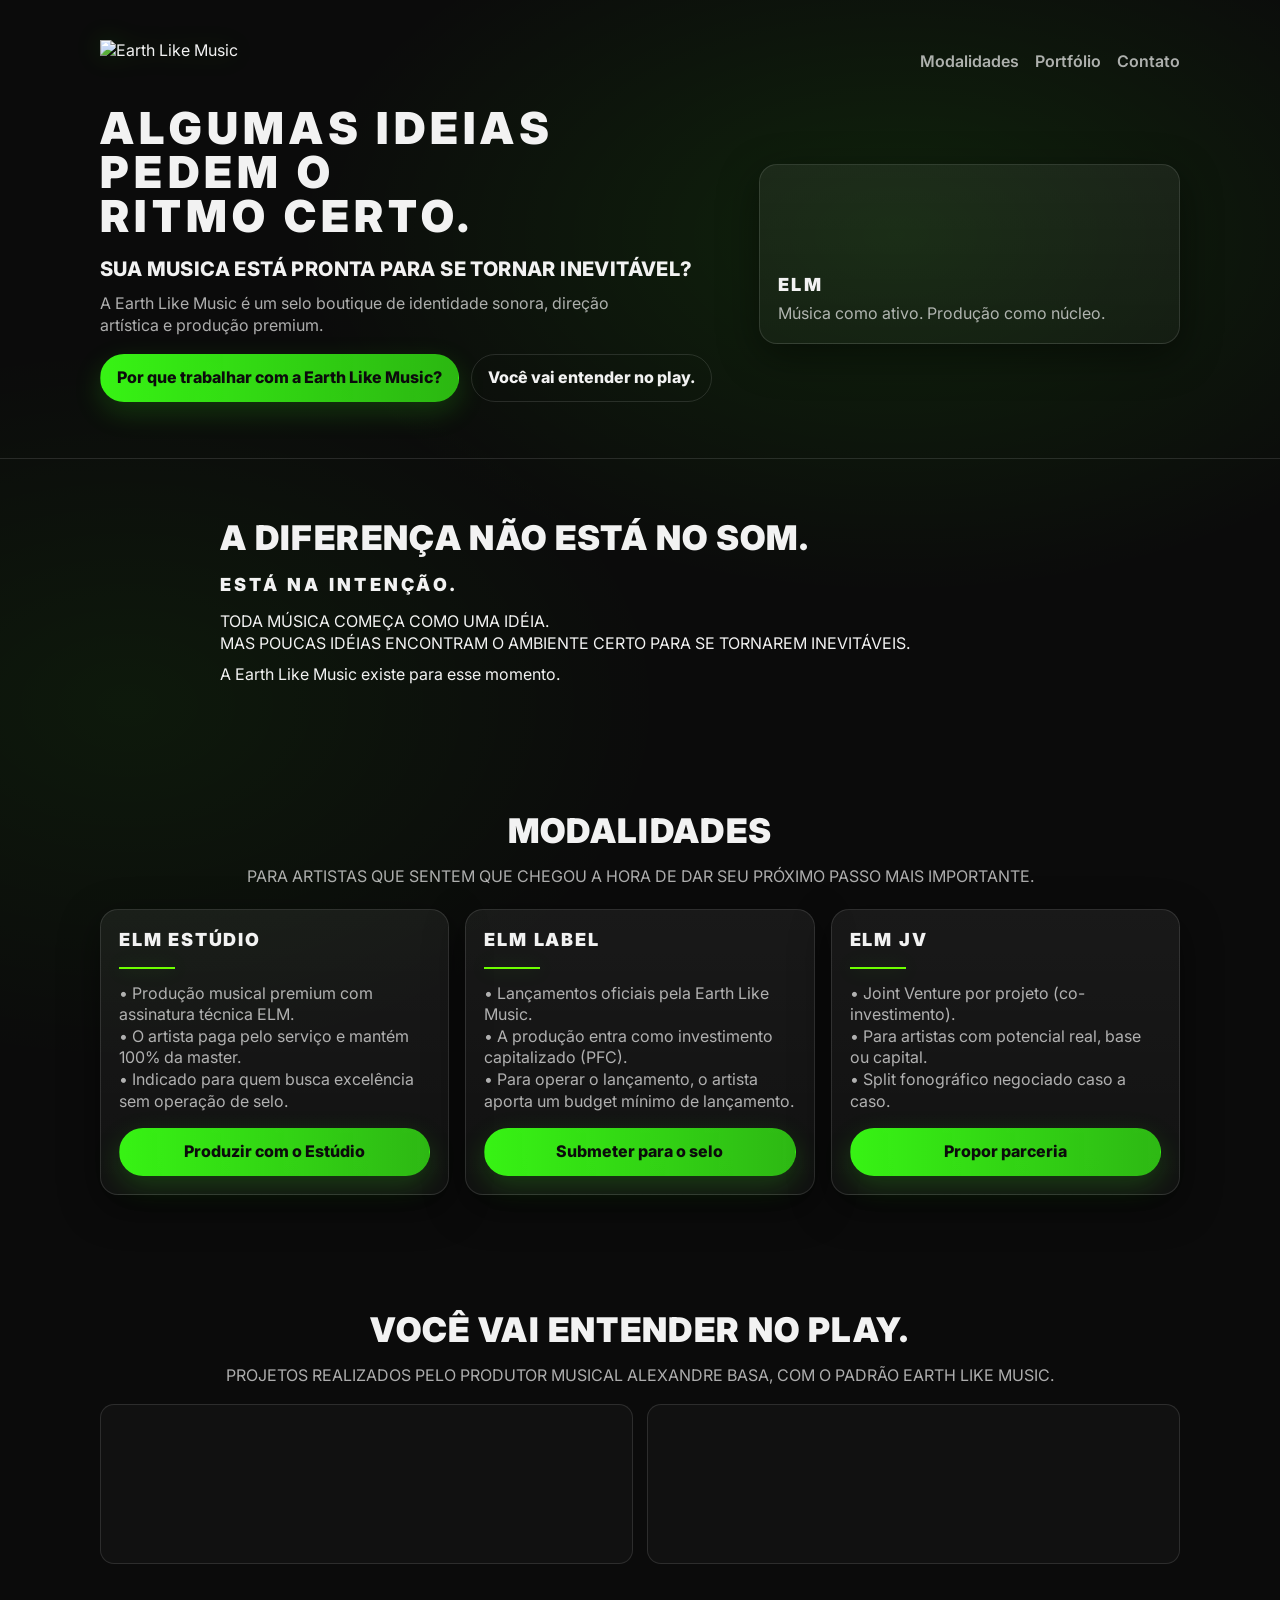
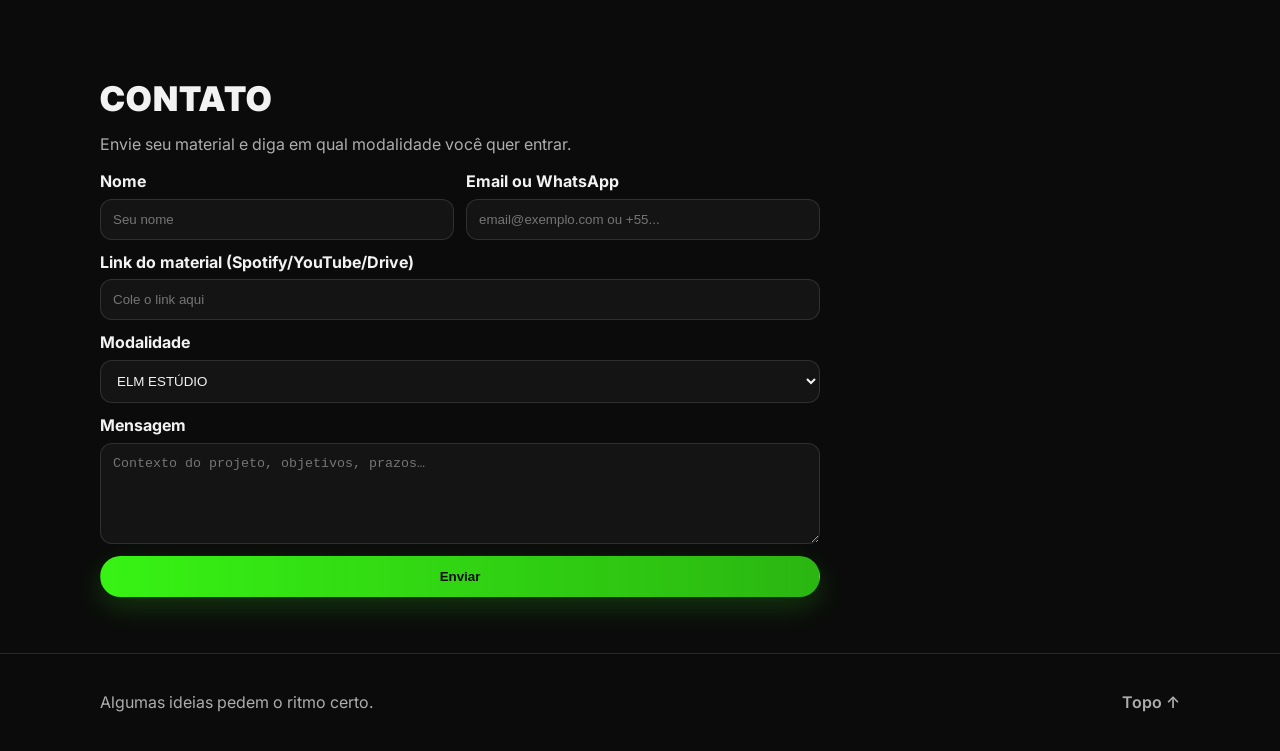
==== index.html @ 196da529 "reestructure" ====
<!doctype html>
<html lang="pt-BR">
<head>
  <meta charset="utf-8" />
  <meta name="viewport" content="width=device-width, initial-scale=1" />
  <title>Earth Like Music</title>
  <link rel="preconnect" href="https://fonts.googleapis.com">
  <link rel="preconnect" href="https://fonts.gstatic.com" crossorigin>
  <link href="https://fonts.googleapis.com/css2?family=Inter:wght@400;600;800;900&display=swap" rel="stylesheet">
  <link rel="stylesheet" href="css/styles.css" />
</head>

<body>
  <header class="hero" id="topo">
    <div class="container">
      <nav class="nav">
        <div class="brand">
          <!-- Substitua pelo logo -->
          <img class="logo" src="assets/elm_logo.png" alt="Earth Like Music" />
        </div>

        <div class="nav-actions">
          <a class="nav-link" href="#modalidades">Modalidades</a>
          <a class="nav-link" href="#portfolio">Portfólio</a>
          <a class="nav-link" href="#contato">Contato</a>
        </div>
      </nav>

      <div class="hero-grid">
        <div class="hero-copy">
          <p class="kicker">ALGUMAS IDEIAS</p>
          <p class="kicker">PEDEM O</p>
          <p class="kicker">RITMO CERTO.</p>

          <h1 class="hero-question">SUA MUSICA ESTÁ PRONTA PARA SE TORNAR INEVITÁVEL?</h1>
          <p class="hero-sub">
            A Earth Like Music é um selo boutique de identidade sonora, direção artística e produção premium.
          </p>

          <div class="cta-row">
            <a class="btn primary" href="#modalidades">Por que trabalhar com a Earth Like Music?</a>
            <a class="btn ghost" href="#portfolio">Você vai entender no play.</a>
          </div>
        </div>

        <div class="hero-media">
          <!-- Placeholder: imagem / textura -->
          <div class="media-card">
            <p class="media-title">ELM</p>
            <p class="media-sub">Música como ativo. Produção como núcleo.</p>
          </div>
        </div>
      </div>
    </div>
  </header>

  <main>
    <section class="section" id="elm">
      <div class="container narrow">
        <h2 class="h2">A DIFERENÇA NÃO ESTÁ NO SOM.</h2>
        <h3 class="h3">ESTÁ NA INTENÇÃO.</h3>
        <p class="p">
          TODA MÚSICA COMEÇA COMO UMA IDÉIA.<br>
          MAS POUCAS IDÉIAS ENCONTRAM O AMBIENTE CERTO PARA SE TORNAREM INEVITÁVEIS.
        </p>
        <p class="p">A Earth Like Music existe para esse momento.</p>
      </div>
    </section>

    <section class="section" id="modalidades">
      <div class="container">
        <h2 class="h2 center">MODALIDADES</h2>
        <p class="p center muted">PARA ARTISTAS QUE SENTEM QUE CHEGOU A HORA DE DAR SEU PRÓXIMO PASSO MAIS IMPORTANTE.</p>

        <div class="cards">
          <article class="card">
            <h4 class="card-title">ELM ESTÚDIO</h4>
            <div class="divider"></div>
            <p class="card-text">• Produção musical premium com assinatura técnica ELM.<br>
              • O artista paga pelo serviço e mantém 100% da master.<br>
              • Indicado para quem busca excelência sem operação de selo.</p>
            <a class="btn primary full" href="#contato" data-pref="ELM ESTÚDIO">Produzir com o Estúdio</a>
          </article>

          <article class="card">
            <h4 class="card-title">ELM LABEL</h4>
            <div class="divider"></div>
            <p class="card-text">• Lançamentos oficiais pela Earth Like Music.<br>
              • A produção entra como investimento capitalizado (PFC).<br>
              • Para operar o lançamento, o artista aporta um budget mínimo de lançamento.</p>
            <a class="btn primary full" href="#contato" data-pref="ELM LABEL">Submeter para o selo</a>
          </article>

          <article class="card">
            <h4 class="card-title">ELM JV</h4>
            <div class="divider"></div>
            <p class="card-text">• Joint Venture por projeto (co-investimento).<br>
              • Para artistas com potencial real, base ou capital.<br>
              • Split fonográfico negociado caso a caso.</p>
            <a class="btn primary full" href="#contato" data-pref="ELM JV">Propor parceria</a>
          </article>
        </div>
      </div>
    </section>

    <section class="section" id="portfolio">
      <div class="container">
        <h2 class="h2 center">VOCÊ VAI ENTENDER NO PLAY.</h2>
        <p class="p center muted">PROJETOS REALIZADOS PELO PRODUTOR MUSICAL ALEXANDRE BASA, COM O PADRÃO EARTH LIKE MUSIC.</p>

        <div class="embeds">
          <!-- Substitua pelos iframes reais -->
          <div class="embed">
            <iframe style="border-radius:12px" src="https://open.spotify.com/embed/track/5CD1tkgnVZrmPu5myIAzC2?utm_source=generator"
              width="100%" height="152" frameborder="0" allow="autoplay; clipboard-write; encrypted-media; fullscreen; picture-in-picture"
              loading="lazy"></iframe>
          </div>
          <div class="embed">
            <iframe style="border-radius:12px" src="https://open.spotify.com/embed/track/5CD1tkgnVZrmPu5myIAzC2?utm_source=generator"
              width="100%" height="152" frameborder="0" allow="autoplay; clipboard-write; encrypted-media; fullscreen; picture-in-picture"
              loading="lazy"></iframe>
          </div>
        </div>
      </div>
    </section>

    <section class="section" id="contato">
      <div class="container">
        <h2 class="h2">CONTATO</h2>
        <p class="p muted">Envie seu material e diga em qual modalidade você quer entrar.</p>

        <form class="form" action="mailto:suprabasa@gmail.com" method="post" enctype="text/plain">
          <div class="row">
            <label>Nome
              <input name="nome" required placeholder="Seu nome" />
            </label>
            <label>Email ou WhatsApp
              <input name="contato" required placeholder="email@exemplo.com ou +55..." />
            </label>
          </div>

          <label>Link do material (Spotify/YouTube/Drive)
            <input name="link" required placeholder="Cole o link aqui" />
          </label>

          <label>Modalidade
            <select name="modalidade" id="modalidade">
              <option>ELM ESTÚDIO</option>
              <option>ELM LABEL</option>
              <option>ELM JV</option>
            </select>
          </label>

          <label>Mensagem
            <textarea name="mensagem" rows="5" placeholder="Contexto do projeto, objetivos, prazos…"></textarea>
          </label>

          <button class="btn primary" type="submit">Enviar</button>
        </form>
      </div>
    </section>
  </main>

  <footer class="footer">
    <div class="container footer-row">
      <p class="muted">Algumas ideias pedem o ritmo certo.</p>
      <a class="nav-link" href="#topo">Topo ↑</a>
    </div>
  </footer>

  <script>
    // Preseleciona modalidade ao clicar nos botões dos cards
    document.querySelectorAll('[data-pref]').forEach(btn => {
      btn.addEventListener('click', () => {
        const val = btn.getAttribute('data-pref');
        const select = document.getElementById('modalidade');
        if (select) select.value = val;
      });
    });
  </script>
</body>
</html>
---- css/styles.css ----
:root{
  --bg:#0b0b0b;
  --bg2: #320148;
  --bg3: #4024a6;
  --bg4: #483f00;
  --panel:#111;
  --text:#f2f2f2;
  --muted:rgba(242,242,242,.7);
  --neon:#6dff00;
  --border:rgba(242,242,242,.12);
  --shadow: 0 12px 40px rgba(0,0,0,.45);
  --r:18px;
}

*{box-sizing:border-box}
html,body{margin:0;padding:0}
body{
  font-family:Inter,system-ui,-apple-system,Segoe UI,Roboto,Arial,sans-serif;
  background:radial-gradient(1000px 600px at 70% 10%, rgba(57,255,20,.10), transparent 60%),
             radial-gradient(900px 600px at 10% 30%, rgba(57,255,20,.06), transparent 60%),
             var(--bg);
  color:var(--text);
  line-height:1.35;
}

.container{max-width:1120px;margin:0 auto;padding:0 20px}
.narrow{max-width:880px}

.nav{
  display:flex;align-items:center;justify-content:space-between;
  padding:22px 0;
}
.logo{height:44px;width:auto;display:block;filter: drop-shadow(0 0 12px rgba(57,255,20,.15));}
.nav-actions{display:flex;gap:16px;align-items:center;flex-wrap:wrap}
.nav-link{color:var(--muted);text-decoration:none;font-weight:600}
.nav-link:hover{color:var(--text)}

.hero{padding:18px 0 56px;border-bottom:1px solid var(--border)}
.hero-grid{display:grid;grid-template-columns:1.2fr .8fr;gap:28px;align-items:center}
@media (max-width: 900px){ .hero-grid{grid-template-columns:1fr} }

.kicker{
  margin:0;
  font-weight:900;
  letter-spacing:.12em;
  text-transform:uppercase;
  font-size:44px;
  line-height:1;
}
@media (max-width: 520px){ .kicker{font-size:34px} }

.hero-question{margin:18px 0 10px;font-size:20px;font-weight:800;letter-spacing:.02em}
.hero-sub{margin:0 0 18px;color:var(--muted);max-width:52ch}

.cta-row{display:flex;gap:12px;flex-wrap:wrap}

.btn{
  display:inline-flex;align-items:center;justify-content:center;
  padding:12px 16px;border-radius:999px;
  font-weight:800;text-decoration:none;cursor:pointer;
  border:1px solid var(--border);
  transition: transform .08s ease, box-shadow .12s ease, background .12s ease, border-color .12s ease;
}
.btn:active{transform:translateY(1px)}
.btn.primary{
  background:linear-gradient(90deg, rgba(57,255,20,.95), rgba(57,255,20,.70));
  color:#0b0b0b;
  border-color:transparent;
  box-shadow:0 10px 28px rgba(57,255,20,.18);
}
.btn.ghost{background:transparent;color:var(--text)}
.btn.full{width:100%}

.hero-media .media-card{
  background:linear-gradient(180deg, rgba(255,255,255,.06), rgba(255,255,255,.03));
  border:1px solid var(--border);
  border-radius:var(--r);
  padding:18px;
  box-shadow:var(--shadow);
  min-height:180px;
  display:flex;flex-direction:column;justify-content:flex-end;
}
.media-title{margin:0;font-weight:900;font-size:18px;letter-spacing:.12em}
.media-sub{margin:6px 0 0;color:var(--muted)}

.section{padding:56px 0}
.center{text-align:center}
.h2{margin:0 0 12px;font-size:34px;font-weight:900;letter-spacing:.04em}
.h3{margin:0 0 14px;font-size:18px;font-weight:900;letter-spacing:.18em}
.p{margin:0 0 10px;color:var(--text)}
.muted{color:var(--muted)}

.cards{
  display:grid;
  grid-template-columns:repeat(3,1fr);
  gap:16px;
  margin-top:22px;
}
@media (max-width: 900px){ .cards{grid-template-columns:1fr} }

.card{
  background:linear-gradient(180deg, rgba(255,255,255,.06), rgba(255,255,255,.03));
  border:1px solid var(--border);
  border-radius:var(--r);
  padding:18px;
  box-shadow:var(--shadow);
}
.card-title{margin:0;font-size:18px;font-weight:900;letter-spacing:.10em}
.divider{
  height:2px;width:56px;margin:14px 0;
  background:var(--neon);
  box-shadow:0 0 18px rgba(57,255,20,.25);
}
.card-text{margin:0 0 16px;color:var(--muted)}

.embeds{display:grid;grid-template-columns:repeat(2,1fr);gap:14px;margin-top:18px}
@media (max-width: 900px){ .embeds{grid-template-columns:1fr} }
.embed{border-radius:14px;overflow:hidden;border:1px solid var(--border);background:var(--panel)}

.form{
  margin-top:16px;
  display:flex;
  flex-direction:column;
  gap:12px;
  max-width:720px;
}
label{display:flex;flex-direction:column;gap:6px;font-weight:700}
input,select,textarea{
  background:rgba(255,255,255,.04);
  border:1px solid var(--border);
  color:var(--text);
  border-radius:12px;
  padding:12px 12px;
  outline:none;
}
input:focus,select:focus,textarea:focus{
  border-color:rgba(57,255,20,.55);
  box-shadow:0 0 0 4px rgba(57,255,20,.12);
}
.row{display:grid;grid-template-columns:1fr 1fr;gap:12px}
@media (max-width: 700px){ .row{grid-template-columns:1fr} }

.footer{
  border-top:1px solid var(--border);
  padding:22px 0;
}
.footer-row{display:flex;justify-content:space-between;align-items:center;gap:16px;flex-wrap:wrap}
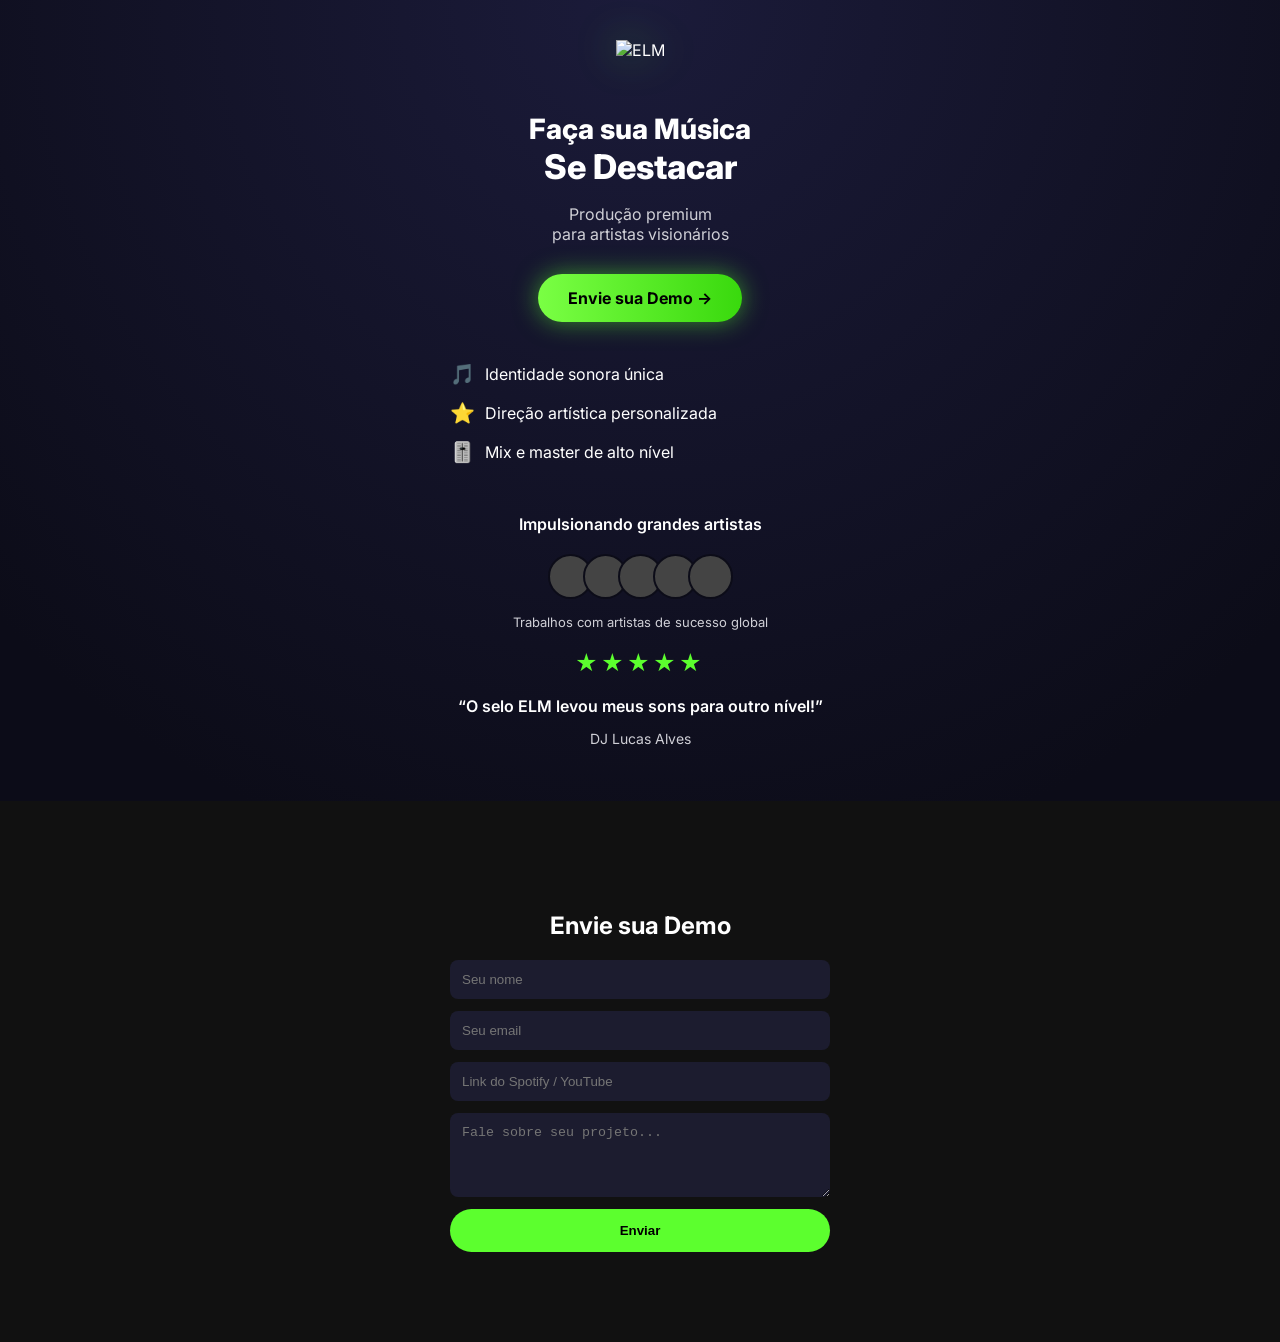
==== commit d2842dd4: "major html change" ====
--- a/index.html
+++ b/index.html
@@ -1,182 +1,106 @@
 <!doctype html>
 <html lang="pt-BR">
 <head>
-  <meta charset="utf-8" />
-  <meta name="viewport" content="width=device-width, initial-scale=1" />
+  <meta charset="utf-8">
+  <meta name="viewport" content="width=device-width, initial-scale=1">
   <title>Earth Like Music</title>
+
   <link rel="preconnect" href="https://fonts.googleapis.com">
-  <link rel="preconnect" href="https://fonts.gstatic.com" crossorigin>
   <link href="https://fonts.googleapis.com/css2?family=Inter:wght@400;600;800;900&display=swap" rel="stylesheet">
-  <link rel="stylesheet" href="css/styles.css" />
+
+  <link rel="stylesheet" href="css/styles.css">
 </head>
 
 <body>
-  <header class="hero" id="topo">
+
+  <section class="hero">
+
     <div class="container">
-      <nav class="nav">
-        <div class="brand">
-          <!-- Substitua pelo logo -->
-          <img class="logo" src="assets/elm_logo.png" alt="Earth Like Music" />
+
+      <!-- LOGO -->
+      <img src="assets/elm_logo.png" class="logo" alt="ELM">
+
+      <!-- HEADLINE -->
+      <h1>
+        Faça sua Música <br>
+        <span>Se Destacar</span>
+      </h1>
+
+      <p class="sub">
+        Produção premium<br>
+        para artistas visionários
+      </p>
+
+      <a href="#contato" class="cta">
+        Envie sua Demo →
+      </a>
+
+      <!-- BENEFÍCIOS -->
+      <div class="benefits">
+
+        <div class="benefit">
+          <span class="icon">🎵</span>
+          <p>Identidade sonora única</p>
         </div>
 
-        <div class="nav-actions">
-          <a class="nav-link" href="#modalidades">Modalidades</a>
-          <a class="nav-link" href="#portfolio">Portfólio</a>
-          <a class="nav-link" href="#contato">Contato</a>
-        </div>
-      </nav>
-
-      <div class="hero-grid">
-        <div class="hero-copy">
-          <p class="kicker">ALGUMAS IDEIAS</p>
-          <p class="kicker">PEDEM O</p>
-          <p class="kicker">RITMO CERTO.</p>
-
-          <h1 class="hero-question">SUA MUSICA ESTÁ PRONTA PARA SE TORNAR INEVITÁVEL?</h1>
-          <p class="hero-sub">
-            A Earth Like Music é um selo boutique de identidade sonora, direção artística e produção premium.
-          </p>
-
-          <div class="cta-row">
-            <a class="btn primary" href="#modalidades">Por que trabalhar com a Earth Like Music?</a>
-            <a class="btn ghost" href="#portfolio">Você vai entender no play.</a>
-          </div>
+        <div class="benefit">
+          <span class="icon">⭐</span>
+          <p>Direção artística personalizada</p>
         </div>
 
-        <div class="hero-media">
-          <!-- Placeholder: imagem / textura -->
-          <div class="media-card">
-            <p class="media-title">ELM</p>
-            <p class="media-sub">Música como ativo. Produção como núcleo.</p>
-          </div>
+        <div class="benefit">
+          <span class="icon">🎚️</span>
+          <p>Mix e master de alto nível</p>
         </div>
+
       </div>
+
+      <!-- PROVA SOCIAL -->
+      <div class="social-proof">
+        <h3>Impulsionando grandes artistas</h3>
+
+        <div class="avatars">
+          <div class="avatar"></div>
+          <div class="avatar"></div>
+          <div class="avatar"></div>
+          <div class="avatar"></div>
+          <div class="avatar"></div>
+        </div>
+
+        <p class="small">Trabalhos com artistas de sucesso global</p>
+
+        <div class="stars">★★★★★</div>
+
+        <blockquote>
+          “O selo ELM levou meus sons para outro nível!”
+        </blockquote>
+
+        <p class="author">DJ Lucas Alves</p>
+
+      </div>
+
     </div>
-  </header>
+  </section>
 
-  <main>
-    <section class="section" id="elm">
-      <div class="container narrow">
-        <h2 class="h2">A DIFERENÇA NÃO ESTÁ NO SOM.</h2>
-        <h3 class="h3">ESTÁ NA INTENÇÃO.</h3>
-        <p class="p">
-          TODA MÚSICA COMEÇA COMO UMA IDÉIA.<br>
-          MAS POUCAS IDÉIAS ENCONTRAM O AMBIENTE CERTO PARA SE TORNAREM INEVITÁVEIS.
-        </p>
-        <p class="p">A Earth Like Music existe para esse momento.</p>
-      </div>
-    </section>
 
-    <section class="section" id="modalidades">
-      <div class="container">
-        <h2 class="h2 center">MODALIDADES</h2>
-        <p class="p center muted">PARA ARTISTAS QUE SENTEM QUE CHEGOU A HORA DE DAR SEU PRÓXIMO PASSO MAIS IMPORTANTE.</p>
+  <!-- CONTATO -->
+  <section id="contato" class="contact">
+    <div class="container">
+      <h2>Envie sua Demo</h2>
 
-        <div class="cards">
-          <article class="card">
-            <h4 class="card-title">ELM ESTÚDIO</h4>
-            <div class="divider"></div>
-            <p class="card-text">• Produção musical premium com assinatura técnica ELM.<br>
-              • O artista paga pelo serviço e mantém 100% da master.<br>
-              • Indicado para quem busca excelência sem operação de selo.</p>
-            <a class="btn primary full" href="#contato" data-pref="ELM ESTÚDIO">Produzir com o Estúdio</a>
-          </article>
+      <form action="mailto:suprabasa@gmail.com" method="post" enctype="text/plain">
 
-          <article class="card">
-            <h4 class="card-title">ELM LABEL</h4>
-            <div class="divider"></div>
-            <p class="card-text">• Lançamentos oficiais pela Earth Like Music.<br>
-              • A produção entra como investimento capitalizado (PFC).<br>
-              • Para operar o lançamento, o artista aporta um budget mínimo de lançamento.</p>
-            <a class="btn primary full" href="#contato" data-pref="ELM LABEL">Submeter para o selo</a>
-          </article>
+        <input type="text" name="nome" placeholder="Seu nome" required>
+        <input type="email" name="email" placeholder="Seu email" required>
+        <input type="text" name="link" placeholder="Link do Spotify / YouTube" required>
 
-          <article class="card">
-            <h4 class="card-title">ELM JV</h4>
-            <div class="divider"></div>
-            <p class="card-text">• Joint Venture por projeto (co-investimento).<br>
-              • Para artistas com potencial real, base ou capital.<br>
-              • Split fonográfico negociado caso a caso.</p>
-            <a class="btn primary full" href="#contato" data-pref="ELM JV">Propor parceria</a>
-          </article>
-        </div>
-      </div>
-    </section>
+        <textarea name="mensagem" rows="4" placeholder="Fale sobre seu projeto..."></textarea>
 
-    <section class="section" id="portfolio">
-      <div class="container">
-        <h2 class="h2 center">VOCÊ VAI ENTENDER NO PLAY.</h2>
-        <p class="p center muted">PROJETOS REALIZADOS PELO PRODUTOR MUSICAL ALEXANDRE BASA, COM O PADRÃO EARTH LIKE MUSIC.</p>
+        <button type="submit">Enviar</button>
 
-        <div class="embeds">
-          <!-- Substitua pelos iframes reais -->
-          <div class="embed">
-            <iframe style="border-radius:12px" src="https://open.spotify.com/embed/track/5CD1tkgnVZrmPu5myIAzC2?utm_source=generator"
-              width="100%" height="152" frameborder="0" allow="autoplay; clipboard-write; encrypted-media; fullscreen; picture-in-picture"
-              loading="lazy"></iframe>
-          </div>
-          <div class="embed">
-            <iframe style="border-radius:12px" src="https://open.spotify.com/embed/track/5CD1tkgnVZrmPu5myIAzC2?utm_source=generator"
-              width="100%" height="152" frameborder="0" allow="autoplay; clipboard-write; encrypted-media; fullscreen; picture-in-picture"
-              loading="lazy"></iframe>
-          </div>
-        </div>
-      </div>
-    </section>
+      </form>
+    </div>
+  </section>
 
-    <section class="section" id="contato">
-      <div class="container">
-        <h2 class="h2">CONTATO</h2>
-        <p class="p muted">Envie seu material e diga em qual modalidade você quer entrar.</p>
-
-        <form class="form" action="mailto:suprabasa@gmail.com" method="post" enctype="text/plain">
-          <div class="row">
-            <label>Nome
-              <input name="nome" required placeholder="Seu nome" />
-            </label>
-            <label>Email ou WhatsApp
-              <input name="contato" required placeholder="email@exemplo.com ou +55..." />
-            </label>
-          </div>
-
-          <label>Link do material (Spotify/YouTube/Drive)
-            <input name="link" required placeholder="Cole o link aqui" />
-          </label>
-
-          <label>Modalidade
-            <select name="modalidade" id="modalidade">
-              <option>ELM ESTÚDIO</option>
-              <option>ELM LABEL</option>
-              <option>ELM JV</option>
-            </select>
-          </label>
-
-          <label>Mensagem
-            <textarea name="mensagem" rows="5" placeholder="Contexto do projeto, objetivos, prazos…"></textarea>
-          </label>
-
-          <button class="btn primary" type="submit">Enviar</button>
-        </form>
-      </div>
-    </section>
-  </main>
-
-  <footer class="footer">
-    <div class="container footer-row">
-      <p class="muted">Algumas ideias pedem o ritmo certo.</p>
-      <a class="nav-link" href="#topo">Topo ↑</a>
-    </div>
-  </footer>
-
-  <script>
-    // Preseleciona modalidade ao clicar nos botões dos cards
-    document.querySelectorAll('[data-pref]').forEach(btn => {
-      btn.addEventListener('click', () => {
-        const val = btn.getAttribute('data-pref');
-        const select = document.getElementById('modalidade');
-        if (select) select.value = val;
-      });
-    });
-  </script>
 </body>
 </html>
--- a/css/styles.css
+++ b/css/styles.css
@@ -1,147 +1,172 @@
-:root{
-  --bg:#0b0b0b;
-  --bg2: #320148;
-  --bg3: #4024a6;
-  --bg4: #483f00;
-  --panel:#111;
-  --text:#f2f2f2;
-  --muted:rgba(242,242,242,.7);
-  --neon:#6dff00;
-  --border:rgba(242,242,242,.12);
-  --shadow: 0 12px 40px rgba(0,0,0,.45);
-  --r:18px;
+:root {
+  --bg: #0c0c18;
+  --text: #ffffff;
+  --muted: #cfcfd6;
+  --neon: #5cff2e;
 }
 
-*{box-sizing:border-box}
-html,body{margin:0;padding:0}
-body{
-  font-family:Inter,system-ui,-apple-system,Segoe UI,Roboto,Arial,sans-serif;
-  background:radial-gradient(1000px 600px at 70% 10%, rgba(57,255,20,.10), transparent 60%),
-             radial-gradient(900px 600px at 10% 30%, rgba(57,255,20,.06), transparent 60%),
-             var(--bg);
-  color:var(--text);
-  line-height:1.35;
+* {
+  box-sizing: border-box;
 }
 
-.container{max-width:1120px;margin:0 auto;padding:0 20px}
-.narrow{max-width:880px}
+body {
+  margin: 0;
+  font-family: 'Inter', sans-serif;
+  background: radial-gradient(circle at top, #1b1b3a 0%, #0c0c18 60%);
+  color: var(--text);
+}
 
-.nav{
-  display:flex;align-items:center;justify-content:space-between;
-  padding:22px 0;
+.container {
+  max-width: 420px;
+  margin: 0 auto;
+  padding: 40px 20px;
+  text-align: center;
 }
-.logo{height:44px;width:auto;display:block;filter: drop-shadow(0 0 12px rgba(57,255,20,.15));}
-.nav-actions{display:flex;gap:16px;align-items:center;flex-wrap:wrap}
-.nav-link{color:var(--muted);text-decoration:none;font-weight:600}
-.nav-link:hover{color:var(--text)}
 
-.hero{padding:18px 0 56px;border-bottom:1px solid var(--border)}
-.hero-grid{display:grid;grid-template-columns:1.2fr .8fr;gap:28px;align-items:center}
-@media (max-width: 900px){ .hero-grid{grid-template-columns:1fr} }
+/* HERO */
 
-.kicker{
-  margin:0;
-  font-weight:900;
-  letter-spacing:.12em;
-  text-transform:uppercase;
-  font-size:44px;
-  line-height:1;
+.logo {
+  width: 180px;
+  margin-bottom: 30px;
+  filter: drop-shadow(0 0 20px rgba(92,255,46,0.4));
 }
-@media (max-width: 520px){ .kicker{font-size:34px} }
 
-.hero-question{margin:18px 0 10px;font-size:20px;font-weight:800;letter-spacing:.02em}
-.hero-sub{margin:0 0 18px;color:var(--muted);max-width:52ch}
+h1 {
+  font-size: 28px;
+  font-weight: 800;
+  line-height: 1.2;
+  margin-bottom: 10px;
+}
 
-.cta-row{display:flex;gap:12px;flex-wrap:wrap}
+h1 span {
+  display: block;
+  font-size: 34px;
+}
 
-.btn{
-  display:inline-flex;align-items:center;justify-content:center;
-  padding:12px 16px;border-radius:999px;
-  font-weight:800;text-decoration:none;cursor:pointer;
-  border:1px solid var(--border);
-  transition: transform .08s ease, box-shadow .12s ease, background .12s ease, border-color .12s ease;
+.sub {
+  color: var(--muted);
+  margin-bottom: 30px;
 }
-.btn:active{transform:translateY(1px)}
-.btn.primary{
-  background:linear-gradient(90deg, rgba(57,255,20,.95), rgba(57,255,20,.70));
-  color:#0b0b0b;
-  border-color:transparent;
-  box-shadow:0 10px 28px rgba(57,255,20,.18);
+
+.cta {
+  display: inline-block;
+  background: linear-gradient(90deg, #7aff44, #39d90d);
+  color: #000;
+  font-weight: 700;
+  padding: 14px 30px;
+  border-radius: 40px;
+  text-decoration: none;
+  box-shadow: 0 0 25px rgba(92,255,46,0.5);
+  transition: 0.2s;
 }
-.btn.ghost{background:transparent;color:var(--text)}
-.btn.full{width:100%}
 
-.hero-media .media-card{
-  background:linear-gradient(180deg, rgba(255,255,255,.06), rgba(255,255,255,.03));
-  border:1px solid var(--border);
-  border-radius:var(--r);
-  padding:18px;
-  box-shadow:var(--shadow);
-  min-height:180px;
-  display:flex;flex-direction:column;justify-content:flex-end;
+.cta:hover {
+  transform: scale(1.05);
 }
-.media-title{margin:0;font-weight:900;font-size:18px;letter-spacing:.12em}
-.media-sub{margin:6px 0 0;color:var(--muted)}
 
-.section{padding:56px 0}
-.center{text-align:center}
-.h2{margin:0 0 12px;font-size:34px;font-weight:900;letter-spacing:.04em}
-.h3{margin:0 0 14px;font-size:18px;font-weight:900;letter-spacing:.18em}
-.p{margin:0 0 10px;color:var(--text)}
-.muted{color:var(--muted)}
+/* BENEFITS */
 
-.cards{
-  display:grid;
-  grid-template-columns:repeat(3,1fr);
-  gap:16px;
-  margin-top:22px;
+.benefits {
+  margin-top: 40px;
+  text-align: left;
 }
-@media (max-width: 900px){ .cards{grid-template-columns:1fr} }
 
-.card{
-  background:linear-gradient(180deg, rgba(255,255,255,.06), rgba(255,255,255,.03));
-  border:1px solid var(--border);
-  border-radius:var(--r);
-  padding:18px;
-  box-shadow:var(--shadow);
+.benefit {
+  display: flex;
+  align-items: center;
+  margin-bottom: 15px;
 }
-.card-title{margin:0;font-size:18px;font-weight:900;letter-spacing:.10em}
-.divider{
-  height:2px;width:56px;margin:14px 0;
-  background:var(--neon);
-  box-shadow:0 0 18px rgba(57,255,20,.25);
+
+.icon {
+  font-size: 20px;
+  margin-right: 10px;
+  color: var(--neon);
 }
-.card-text{margin:0 0 16px;color:var(--muted)}
 
-.embeds{display:grid;grid-template-columns:repeat(2,1fr);gap:14px;margin-top:18px}
-@media (max-width: 900px){ .embeds{grid-template-columns:1fr} }
-.embed{border-radius:14px;overflow:hidden;border:1px solid var(--border);background:var(--panel)}
+.benefit p {
+  margin: 0;
+}
 
-.form{
-  margin-top:16px;
-  display:flex;
-  flex-direction:column;
-  gap:12px;
-  max-width:720px;
+/* SOCIAL */
+
+.social-proof {
+  margin-top: 50px;
 }
-label{display:flex;flex-direction:column;gap:6px;font-weight:700}
-input,select,textarea{
-  background:rgba(255,255,255,.04);
-  border:1px solid var(--border);
-  color:var(--text);
-  border-radius:12px;
-  padding:12px 12px;
-  outline:none;
+
+.social-proof h3 {
+  font-size: 16px;
+  font-weight: 600;
+  margin-bottom: 20px;
 }
-input:focus,select:focus,textarea:focus{
-  border-color:rgba(57,255,20,.55);
-  box-shadow:0 0 0 4px rgba(57,255,20,.12);
+
+.avatars {
+  display: flex;
+  justify-content: center;
+  margin-bottom: 15px;
 }
-.row{display:grid;grid-template-columns:1fr 1fr;gap:12px}
-@media (max-width: 700px){ .row{grid-template-columns:1fr} }
 
-.footer{
-  border-top:1px solid var(--border);
-  padding:22px 0;
+.avatar {
+  width: 45px;
+  height: 45px;
+  border-radius: 50%;
+  background: #444;
+  margin: 0 -5px;
+  border: 2px solid #0c0c18;
 }
-.footer-row{display:flex;justify-content:space-between;align-items:center;gap:16px;flex-wrap:wrap}+
+.small {
+  font-size: 13px;
+  color: var(--muted);
+}
+
+.stars {
+  margin: 20px 0;
+  color: var(--neon);
+  font-size: 22px;
+  letter-spacing: 3px;
+}
+
+blockquote {
+  font-size: 16px;
+  font-weight: 600;
+  margin: 10px 0;
+}
+
+.author {
+  font-size: 14px;
+  color: var(--muted);
+}
+
+/* CONTACT */
+
+.contact {
+  background: #111;
+  padding: 50px 20px;
+}
+
+.contact h2 {
+  margin-bottom: 20px;
+}
+
+form {
+  display: flex;
+  flex-direction: column;
+}
+
+input, textarea {
+  margin-bottom: 12px;
+  padding: 12px;
+  border-radius: 8px;
+  border: none;
+  background: #1c1c2f;
+  color: white;
+}
+
+button {
+  padding: 14px;
+  border-radius: 30px;
+  border: none;
+  background: var(--neon);
+  font-weight: 700;
+  cursor: pointer;
+}
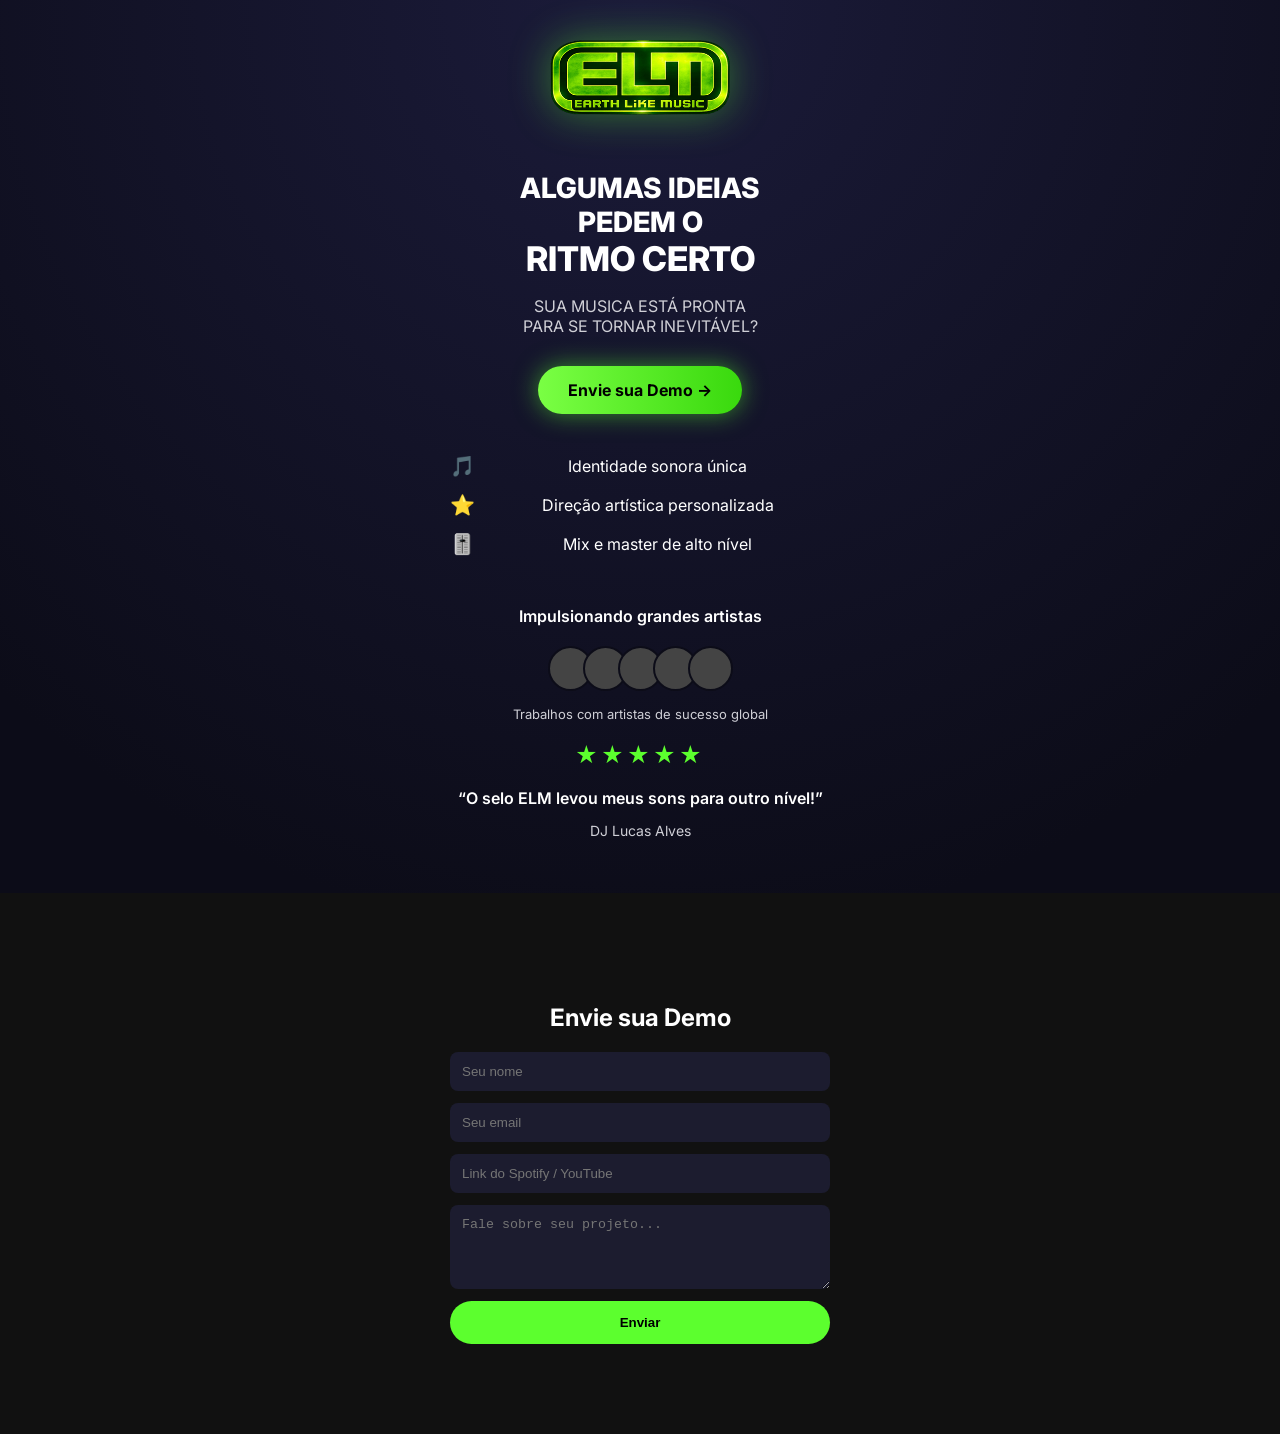
==== commit c0a1ee6e: "UPDATE" ====
--- a/index.html
+++ b/index.html
@@ -18,17 +18,18 @@
     <div class="container">
 
       <!-- LOGO -->
-      <img src="assets/elm_logo.png" class="logo" alt="ELM">
+      <img src="assets/images/logo_elm.png" class="logo" alt="ELM">
 
       <!-- HEADLINE -->
       <h1>
-        Faça sua Música <br>
-        <span>Se Destacar</span>
+        ALGUMAS IDEIAS <br>
+        PEDEM O <br>
+        <span>RITMO CERTO</span>
       </h1>
 
       <p class="sub">
-        Produção premium<br>
-        para artistas visionários
+        SUA MUSICA ESTÁ PRONTA<br>
+        PARA SE TORNAR INEVITÁVEL?
       </p>
 
       <a href="#contato" class="cta">
--- a/css/styles.css
+++ b/css/styles.css
@@ -68,7 +68,7 @@
 
 .benefits {
   margin-top: 40px;
-  text-align: left;
+  text-align: center;
 }
 
 .benefit {
@@ -81,10 +81,11 @@
   font-size: 20px;
   margin-right: 10px;
   color: var(--neon);
+  align-items: center;
 }
 
 .benefit p {
-  margin: 0;
+  margin: 0 auto;
 }
 
 /* SOCIAL */
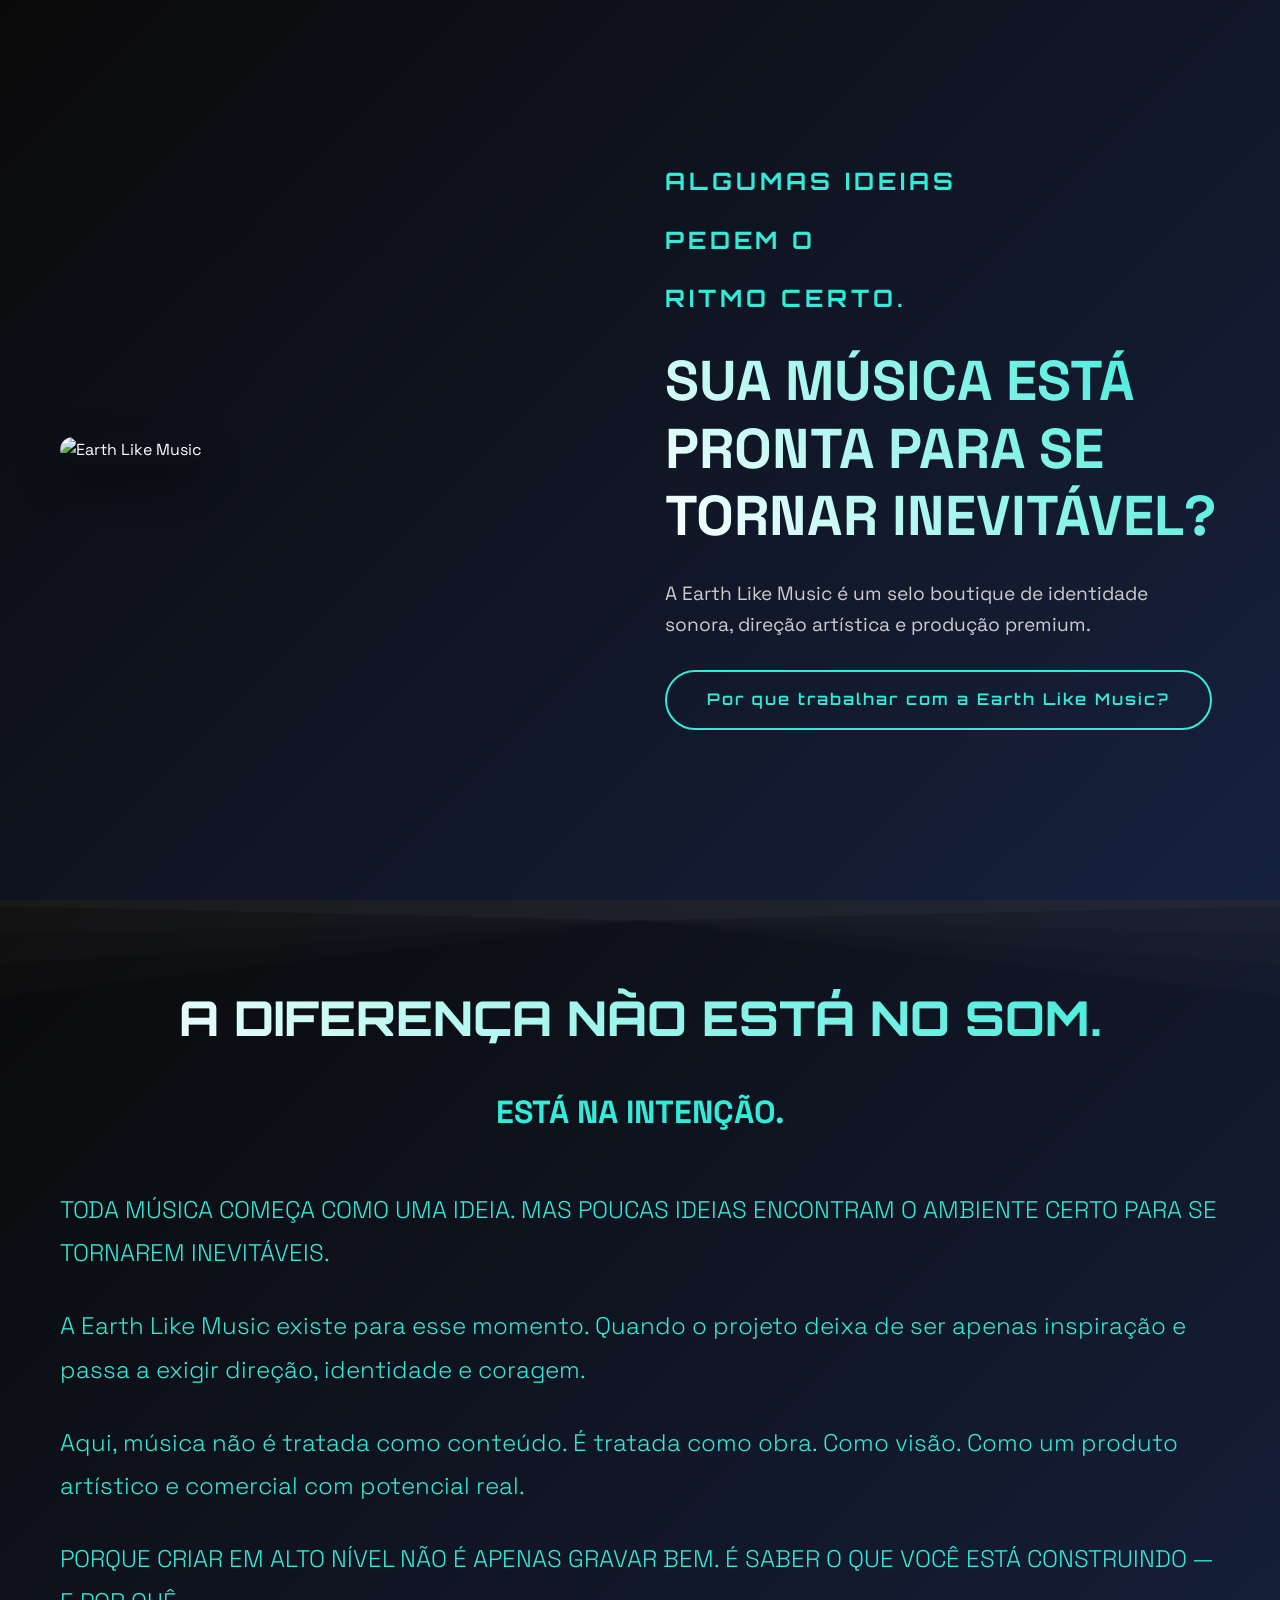
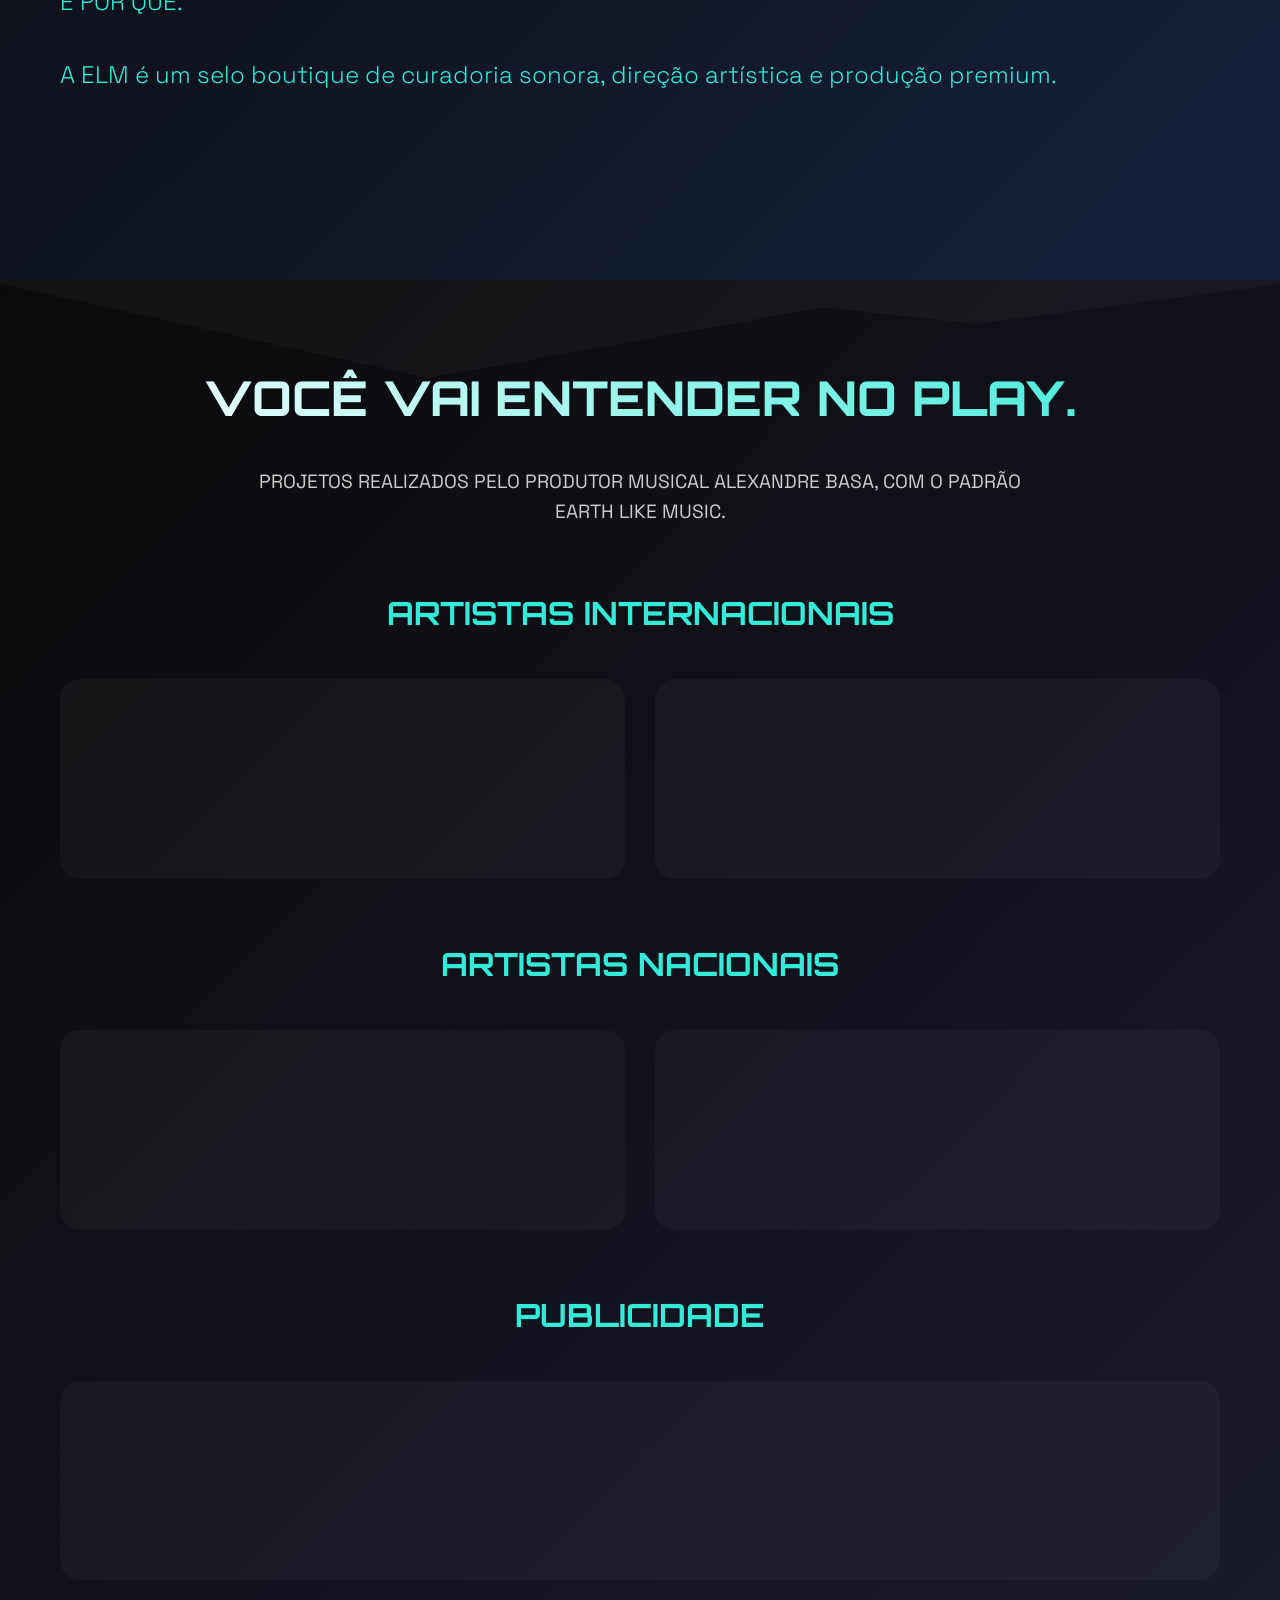
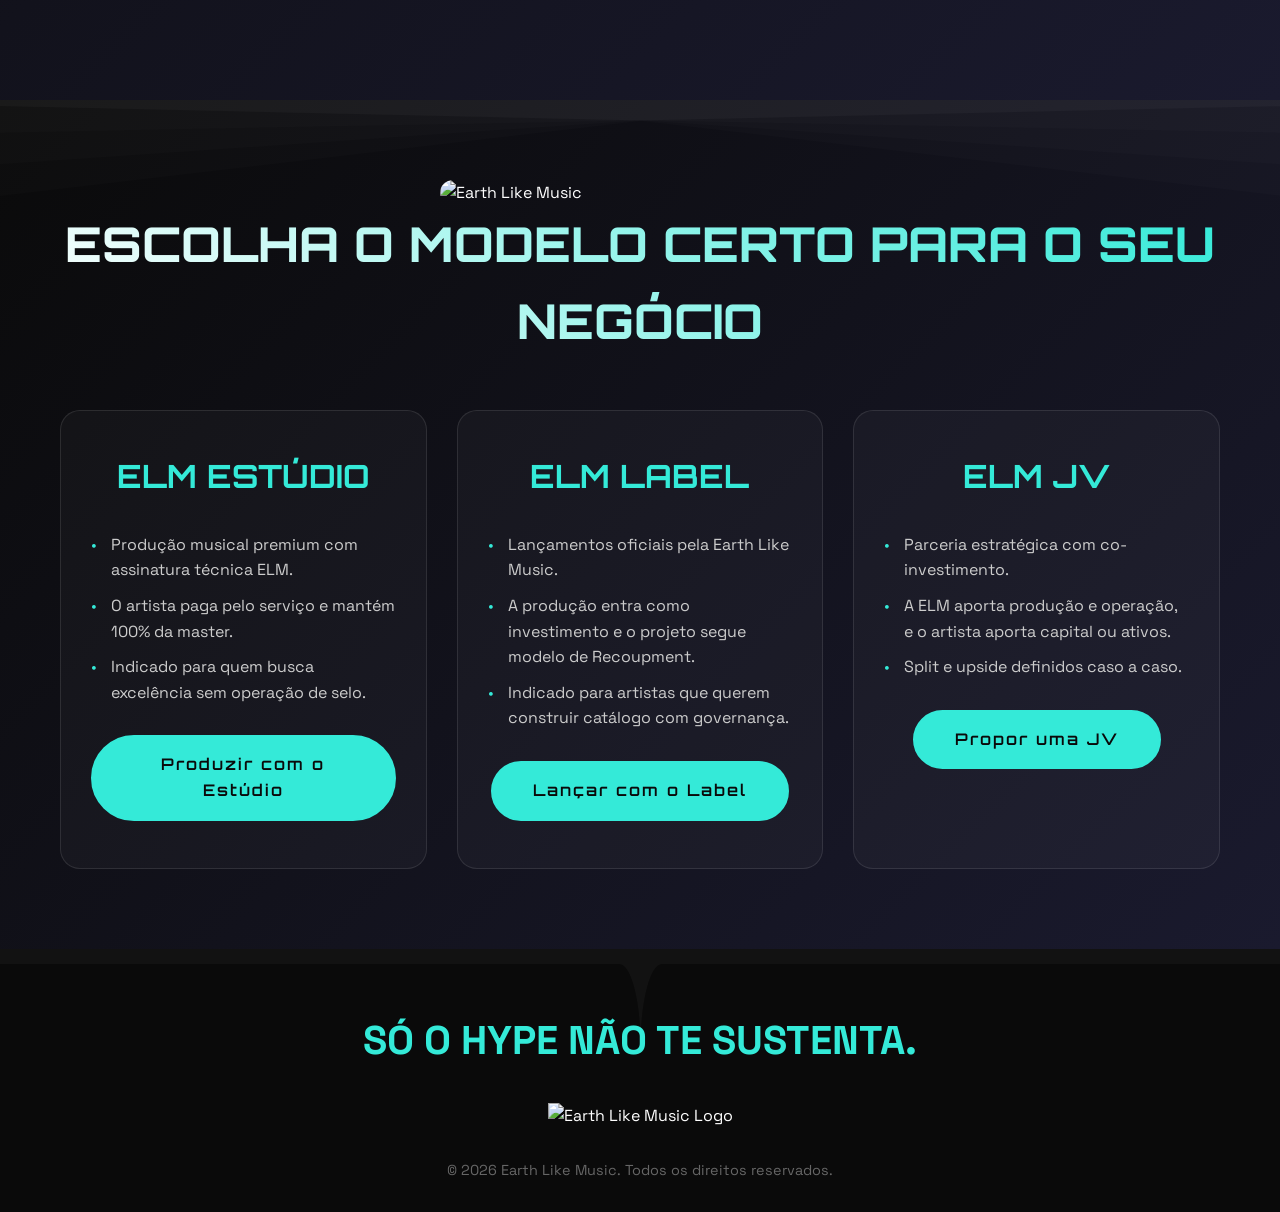
==== commit ba9d2a16: "Refactor code structure for improved readability and maintainability" ====
--- a/index.html
+++ b/index.html
@@ -1,107 +1,735 @@
-<!doctype html>
+<!DOCTYPE html>
 <html lang="pt-BR">
 <head>
-  <meta charset="utf-8">
-  <meta name="viewport" content="width=device-width, initial-scale=1">
-  <title>Earth Like Music</title>
-
-  <link rel="preconnect" href="https://fonts.googleapis.com">
-  <link href="https://fonts.googleapis.com/css2?family=Inter:wght@400;600;800;900&display=swap" rel="stylesheet">
-
-  <link rel="stylesheet" href="css/styles.css">
+    <meta charset="UTF-8">
+    <meta name="viewport" content="width=device-width, initial-scale=1.0">
+    <title>Earth Like Music</title>
+    <meta name="description" content="Earth Like Music é um selo boutique de produção premium e direção artística, operando música como ativo de longo prazo com estrutura real.">
+    
+    <!-- Open Graph -->
+    <meta property="og:title" content="Earth Like Music">
+    <meta property="og:description" content="Earth Like Music é um selo boutique de produção premium e direção artística, operando música como ativo de longo prazo com estrutura real.">
+    <meta property="og:image" content="https://earthlikemusic.com/wp-content/uploads/2026/02/ChatGPT-Image-19-de-fev.-de-2026-00_05_12.png">
+    <meta property="og:url" content="https://earthlikemusic.com">
+    
+    <!-- Fonts -->
+    <link href="https://fonts.googleapis.com/css2?family=Orbitron:wght@400;500;600;700;800;900&family=Space+Grotesk:wght@300;400;500;600;700&display=swap" rel="stylesheet">
+    
+    <style>
+        /* Reset e estilos base */
+        * {
+            margin: 0;
+            padding: 0;
+            box-sizing: border-box;
+        }
+
+        body {
+            font-family: 'Space Grotesk', sans-serif;
+            background: linear-gradient(135deg, #0a0a0a 0%, #1a1a2e 100%);
+            color: #ffffff;
+            overflow-x: hidden;
+            line-height: 1.6;
+        }
+
+        /* Container principal */
+        .container {
+            max-width: 1200px;
+            margin: 0 auto;
+            padding: 0 20px;
+        }
+
+        /* Seções */
+        section {
+            position: relative;
+            padding: 80px 0;
+            overflow: hidden;
+        }
+
+        /* Shapes dividers */
+        .shape-top {
+            position: absolute;
+            top: 0;
+            left: 0;
+            width: 100%;
+            overflow: hidden;
+            line-height: 0;
+        }
+
+        .shape-top svg {
+            position: relative;
+            display: block;
+            width: calc(100% + 1.3px);
+            height: 100px;
+        }
+
+        .shape-top .shape-fill {
+            fill: rgba(255, 255, 255, 0.03);
+        }
+
+        /* Header / Hero Section */
+        .hero {
+            min-height: 100vh;
+            display: flex;
+            align-items: center;
+            background: linear-gradient(135deg, #0a0a0a 0%, #16213e 100%);
+            position: relative;
+        }
+
+        .hero-content {
+            display: grid;
+            grid-template-columns: 1fr 1fr;
+            gap: 50px;
+            align-items: center;
+        }
+
+        .hero-image {
+            position: relative;
+            animation: float 6s ease-in-out infinite;
+        }
+
+        .hero-image img {
+            width: 100%;
+            max-width: 500px;
+            border-radius: 20px;
+            box-shadow: 0 20px 40px rgba(0, 0, 0, 0.4);
+            transition: transform 0.3s ease, box-shadow 0.3s ease;
+        }
+
+        .hero-image img:hover {
+            transform: translateY(-10px);
+            box-shadow: 0 30px 60px rgba(52, 234, 216, 0.3);
+        }
+
+        .hero-text {
+            color: #ffffff;
+        }
+
+        .hero-text h6 {
+            font-family: 'Orbitron', sans-serif;
+            font-size: 1.5rem;
+            letter-spacing: 4px;
+            color: #34ead8;
+            margin-bottom: 20px;
+            opacity: 0;
+            animation: fadeInUp 0.8s ease forwards;
+        }
+
+        .hero-text h6:nth-child(2) {
+            animation-delay: 0.2s;
+        }
+
+        .hero-text h6:nth-child(3) {
+            animation-delay: 0.4s;
+        }
+
+        .hero-text h1 {
+            font-size: 3.5rem;
+            font-weight: 800;
+            line-height: 1.2;
+            margin: 30px 0 20px;
+            background: linear-gradient(45deg, #ffffff, #34ead8);
+            -webkit-background-clip: text;
+            -webkit-text-fill-color: transparent;
+            background-clip: text;
+            animation: fadeInUp 0.8s ease 0.6s forwards;
+            opacity: 0;
+        }
+
+        .hero-description {
+            font-size: 1.2rem;
+            color: #cccccc;
+            margin: 30px 0;
+            animation: fadeInUp 0.8s ease 0.8s forwards;
+            opacity: 0;
+        }
+
+        /* Botões */
+        .btn {
+            display: inline-block;
+            padding: 15px 40px;
+            background: transparent;
+            border: 2px solid #34ead8;
+            color: #34ead8;
+            font-family: 'Orbitron', sans-serif;
+            font-weight: 600;
+            font-size: 1rem;
+            letter-spacing: 2px;
+            text-decoration: none;
+            border-radius: 50px;
+            transition: all 0.3s ease;
+            cursor: pointer;
+            position: relative;
+            overflow: hidden;
+            z-index: 1;
+        }
+
+        .btn::before {
+            content: '';
+            position: absolute;
+            top: 50%;
+            left: 50%;
+            width: 0;
+            height: 0;
+            border-radius: 50%;
+            background: #34ead8;
+            transform: translate(-50%, -50%);
+            transition: width 0.6s ease, height 0.6s ease;
+            z-index: -1;
+        }
+
+        .btn:hover {
+            color: #0a0a0a;
+        }
+
+        .btn:hover::before {
+            width: 300px;
+            height: 300px;
+        }
+
+        .btn-primary {
+            background: #34ead8;
+            color: #0a0a0a;
+            border: 2px solid #34ead8;
+        }
+
+        .btn-primary::before {
+            background: #ffffff;
+        }
+
+        .btn-primary:hover {
+            border-color: #ffffff;
+        }
+
+        /* Títulos das seções */
+        .section-title {
+            font-family: 'Orbitron', sans-serif;
+            font-size: 3rem;
+            font-weight: 800;
+            text-align: center;
+            margin-bottom: 30px;
+            background: linear-gradient(45deg, #ffffff, #34ead8);
+            -webkit-background-clip: text;
+            -webkit-text-fill-color: transparent;
+            background-clip: text;
+        }
+
+        .section-subtitle {
+            text-align: center;
+            font-size: 1.2rem;
+            color: #cccccc;
+            max-width: 800px;
+            margin: 0 auto 50px;
+        }
+
+        /* Cards de serviços */
+        .services-grid {
+            display: grid;
+            grid-template-columns: repeat(auto-fit, minmax(300px, 1fr));
+            gap: 30px;
+            margin-top: 50px;
+        }
+
+        .service-card {
+            background: rgba(255, 255, 255, 0.03);
+            border: 1px solid rgba(255, 255, 255, 0.1);
+            border-radius: 20px;
+            padding: 40px 30px;
+            text-align: center;
+            backdrop-filter: blur(10px);
+            transition: all 0.3s ease;
+        }
+
+        .service-card:hover {
+            transform: translateY(-10px);
+            border-color: #34ead8;
+            box-shadow: 0 20px 40px rgba(52, 234, 216, 0.2);
+        }
+
+        .service-card h3 {
+            font-family: 'Orbitron', sans-serif;
+            font-size: 2rem;
+            color: #34ead8;
+            margin-bottom: 20px;
+        }
+
+        .service-card .divider {
+            width: 50px;
+            height: 2px;
+            background: #34ead8;
+            margin: 20px auto;
+            transition: width 0.3s ease;
+        }
+
+        .service-card:hover .divider {
+            width: 100px;
+        }
+
+        .service-card p {
+            color: #cccccc;
+            margin-bottom: 30px;
+        }
+
+        /* Grid de vídeos */
+        .videos-grid {
+            display: grid;
+            grid-template-columns: repeat(auto-fit, minmax(400px, 1fr));
+            gap: 30px;
+            margin: 40px 0;
+        }
+
+        .video-card {
+            background: rgba(255, 255, 255, 0.03);
+            border-radius: 20px;
+            padding: 20px;
+            transition: all 0.3s ease;
+        }
+
+        .video-card:hover {
+            transform: scale(1.02);
+            box-shadow: 0 20px 40px rgba(52, 234, 216, 0.2);
+        }
+
+        .video-card iframe {
+            width: 100%;
+            border-radius: 10px;
+            border: 2px solid transparent;
+            transition: border-color 0.3s ease;
+        }
+
+        .video-card:hover iframe {
+            border-color: #34ead8;
+        }
+
+        .section-label {
+            font-family: 'Orbitron', sans-serif;
+            font-size: 2rem;
+            color: #34ead8;
+            text-align: center;
+            margin: 60px 0 30px;
+        }
+
+        /* Seção de modelos de negócio */
+        .business-models {
+            background: linear-gradient(135deg, #0a0a0a 0%, #1a1a2e 100%);
+            position: relative;
+        }
+
+        .models-grid {
+            display: grid;
+            grid-template-columns: repeat(auto-fit, minmax(300px, 1fr));
+            gap: 30px;
+            margin-top: 50px;
+        }
+
+        .model-card {
+            background: rgba(255, 255, 255, 0.03);
+            border: 1px solid rgba(255, 255, 255, 0.1);
+            border-radius: 20px;
+            padding: 40px 30px;
+            text-align: center;
+            transition: all 0.3s ease;
+        }
+
+        .model-card:hover {
+            transform: translateY(-10px) scale(1.02);
+            border-color: #34ead8;
+            box-shadow: 0 20px 40px rgba(52, 234, 216, 0.3);
+        }
+
+        .model-card h4 {
+            font-family: 'Orbitron', sans-serif;
+            font-size: 2rem;
+            color: #34ead8;
+            margin-bottom: 20px;
+        }
+
+        .model-card ul {
+            list-style: none;
+            margin: 30px 0;
+            text-align: left;
+        }
+
+        .model-card li {
+            color: #cccccc;
+            margin-bottom: 10px;
+            padding-left: 20px;
+            position: relative;
+            transition: transform 0.3s ease;
+        }
+
+        .model-card li:hover {
+            transform: translateX(10px);
+            color: #34ead8;
+        }
+
+        .model-card li::before {
+            content: '•';
+            color: #34ead8;
+            position: absolute;
+            left: 0;
+        }
+
+        /* Footer */
+        .footer {
+            background: #0a0a0a;
+            padding: 60px 0 30px;
+            text-align: center;
+            position: relative;
+        }
+
+        .footer-logo {
+            max-width: 200px;
+            margin: 0 auto 30px;
+            transition: transform 0.3s ease;
+        }
+
+        .footer-logo:hover {
+            transform: scale(1.05);
+        }
+
+        .footer-logo img {
+            width: 100%;
+        }
+
+        .footer-text {
+            color: #666;
+            font-size: 0.9rem;
+        }
+
+        /* Animações */
+        @keyframes float {
+            0%, 100% { transform: translateY(0); }
+            50% { transform: translateY(-20px); }
+        }
+
+        @keyframes fadeInUp {
+            from {
+                opacity: 0;
+                transform: translateY(30px);
+            }
+            to {
+                opacity: 1;
+                transform: translateY(0);
+            }
+        }
+
+        @keyframes pulse {
+            0%, 100% { opacity: 1; }
+            50% { opacity: 0.5; }
+        }
+
+        /* Elementos individuais */
+        .highlight-text {
+            font-size: 1.5rem;
+            font-weight: 300;
+            color: #34ead8;
+            margin: 30px 0;
+            line-height: 1.8;
+            transition: all 0.3s ease;
+        }
+
+        .highlight-text:hover {
+            transform: scale(1.02);
+            text-shadow: 0 0 20px rgba(52, 234, 216, 0.5);
+        }
+
+        .image-full {
+            width: 100%;
+            max-width: 400px;
+            border-radius: 20px;
+            margin: 0 auto;
+            display: block;
+            transition: all 0.5s ease;
+        }
+
+        .image-full:hover {
+            transform: rotate(2deg) scale(1.05);
+            box-shadow: 0 20px 40px rgba(52, 234, 216, 0.4);
+        }
+
+        /* Responsividade */
+        @media (max-width: 768px) {
+            .hero-content {
+                grid-template-columns: 1fr;
+                text-align: center;
+            }
+
+            .hero-image {
+                order: -1;
+            }
+
+            .hero-text h1 {
+                font-size: 2.5rem;
+            }
+
+            .section-title {
+                font-size: 2rem;
+            }
+
+            .videos-grid {
+                grid-template-columns: 1fr;
+            }
+
+            .btn {
+                width: 100%;
+                text-align: center;
+            }
+        }
+
+        /* Efeitos de hover extras */
+        .hover-glow {
+            transition: all 0.3s ease;
+        }
+
+        .hover-glow:hover {
+            text-shadow: 0 0 20px rgba(52, 234, 216, 0.8);
+        }
+
+        .hover-border {
+            position: relative;
+            display: inline-block;
+            padding-bottom: 5px;
+            cursor: pointer;
+        }
+
+        .hover-border::after {
+            content: '';
+            position: absolute;
+            bottom: 0;
+            left: 0;
+            width: 0;
+            height: 2px;
+            background: #34ead8;
+            transition: width 0.3s ease;
+        }
+
+        .hover-border:hover::after {
+            width: 100%;
+        }
+
+        /* Scroll suave */
+        html {
+            scroll-behavior: smooth;
+        }
+    </style>
 </head>
-
 <body>
-
-  <section class="hero">
-
-    <div class="container">
-
-      <!-- LOGO -->
-      <img src="assets/images/logo_elm.png" class="logo" alt="ELM">
-
-      <!-- HEADLINE -->
-      <h1>
-        ALGUMAS IDEIAS <br>
-        PEDEM O <br>
-        <span>RITMO CERTO</span>
-      </h1>
-
-      <p class="sub">
-        SUA MUSICA ESTÁ PRONTA<br>
-        PARA SE TORNAR INEVITÁVEL?
-      </p>
-
-      <a href="#contato" class="cta">
-        Envie sua Demo →
-      </a>
-
-      <!-- BENEFÍCIOS -->
-      <div class="benefits">
-
-        <div class="benefit">
-          <span class="icon">🎵</span>
-          <p>Identidade sonora única</p>
-        </div>
-
-        <div class="benefit">
-          <span class="icon">⭐</span>
-          <p>Direção artística personalizada</p>
-        </div>
-
-        <div class="benefit">
-          <span class="icon">🎚️</span>
-          <p>Mix e master de alto nível</p>
-        </div>
-
-      </div>
-
-      <!-- PROVA SOCIAL -->
-      <div class="social-proof">
-        <h3>Impulsionando grandes artistas</h3>
-
-        <div class="avatars">
-          <div class="avatar"></div>
-          <div class="avatar"></div>
-          <div class="avatar"></div>
-          <div class="avatar"></div>
-          <div class="avatar"></div>
-        </div>
-
-        <p class="small">Trabalhos com artistas de sucesso global</p>
-
-        <div class="stars">★★★★★</div>
-
-        <blockquote>
-          “O selo ELM levou meus sons para outro nível!”
-        </blockquote>
-
-        <p class="author">DJ Lucas Alves</p>
-
-      </div>
-
-    </div>
-  </section>
-
-
-  <!-- CONTATO -->
-  <section id="contato" class="contact">
-    <div class="container">
-      <h2>Envie sua Demo</h2>
-
-      <form action="mailto:suprabasa@gmail.com" method="post" enctype="text/plain">
-
-        <input type="text" name="nome" placeholder="Seu nome" required>
-        <input type="email" name="email" placeholder="Seu email" required>
-        <input type="text" name="link" placeholder="Link do Spotify / YouTube" required>
-
-        <textarea name="mensagem" rows="4" placeholder="Fale sobre seu projeto..."></textarea>
-
-        <button type="submit">Enviar</button>
-
-      </form>
-    </div>
-  </section>
-
+    <!-- Hero Section -->
+    <section class="hero">
+        <div class="container">
+            <div class="hero-content">
+                <div class="hero-image">
+                    <img src="https://earthlikemusic.com/wp-content/uploads/2026/02/ChatGPT-Image-18-de-fev.-de-2026-14_56_12-683x1024.png" 
+                         alt="Earth Like Music" 
+                         loading="lazy">
+                </div>
+                <div class="hero-text">
+                    <h6>ALGUMAS IDEIAS</h6>
+                    <h6>PEDEM O</h6>
+                    <h6>RITMO CERTO.</h6>
+                    <h1>SUA MÚSICA ESTÁ PRONTA PARA SE TORNAR INEVITÁVEL?</h1>
+                    <p class="hero-description">A Earth Like Music é um selo boutique de identidade sonora, direção artística e produção premium.</p>
+                    <a href="#ELM" class="btn">Por que trabalhar com a Earth Like Music?</a>
+                </div>
+            </div>
+        </div>
+    </section>
+
+    <!-- Seção A Diferença -->
+    <section id="ELM" style="background: linear-gradient(135deg, #0a0a0a 0%, #16213e 100%);">
+        <div class="shape-top">
+            <svg xmlns="http://www.w3.org/2000/svg" viewBox="0 0 283.5 19.6" preserveAspectRatio="none">
+                <path class="shape-fill" style="opacity:0.33" d="M0 0L0 18.8 141.8 4.1 283.5 18.8 283.5 0z"/>
+                <path class="shape-fill" style="opacity:0.33" d="M0 0L0 12.6 141.8 4 283.5 12.6 283.5 0z"/>
+                <path class="shape-fill" style="opacity:0.33" d="M0 0L0 6.4 141.8 4 283.5 6.4 283.5 0z"/>
+                <path class="shape-fill" d="M0 0L0 1.2 141.8 4 283.5 1.2 283.5 0z"/>
+            </svg>
+        </div>
+        <div class="container">
+            <h2 class="section-title">A DIFERENÇA NÃO ESTÁ NO SOM.</h2>
+            <h3 class="section-subtitle" style="font-size: 2rem; color: #34ead8;">ESTÁ NA INTENÇÃO.</h3>
+            
+            <p class="highlight-text">TODA MÚSICA COMEÇA COMO UMA IDEIA. MAS POUCAS IDEIAS ENCONTRAM O AMBIENTE CERTO PARA SE TORNAREM INEVITÁVEIS.</p>
+            <p class="highlight-text">A Earth Like Music existe para esse momento. Quando o projeto deixa de ser apenas inspiração e passa a exigir direção, identidade e coragem.</p>
+            <p class="highlight-text">Aqui, música não é tratada como conteúdo. É tratada como obra. Como visão. Como um produto artístico e comercial com potencial real.</p>
+            <p class="highlight-text">PORQUE CRIAR EM ALTO NÍVEL NÃO É APENAS GRAVAR BEM. É SABER O QUE VOCÊ ESTÁ CONSTRUINDO — E POR QUÊ.</p>
+            <p class="highlight-text">A ELM é um selo boutique de curadoria sonora, direção artística e produção premium.</p>
+            <p class="highlight-text">PARA ARTISTAS QUE SENTEM QUE CHEGOU A HORA DE DAR SEU PRÓXIMO PASSO MAIS IMPORTANTE.</p>
+        </div>
+    </section>
+
+    <!-- Seção de Portfólio -->
+    <section style="background: linear-gradient(135deg, #0a0a0a 0%, #1a1a2e 100%);">
+        <div class="shape-top">
+            <svg xmlns="http://www.w3.org/2000/svg" viewBox="0 0 1000 100" preserveAspectRatio="none">
+                <path class="shape-fill" d="M761.9,44.1L643.1,27.2L333.8,98L0,3.8V0l1000,0v3.9"/>
+            </svg>
+        </div>
+        <div class="container">
+            <h2 class="section-title">VOCÊ VAI ENTENDER NO PLAY.</h2>
+            <p class="section-subtitle">PROJETOS REALIZADOS PELO PRODUTOR MUSICAL ALEXANDRE BASA, COM O PADRÃO EARTH LIKE MUSIC.</p>
+            
+            <h3 class="section-label">ARTISTAS INTERNACIONAIS</h3>
+            <div class="videos-grid">
+                <div class="video-card">
+                    <iframe src="https://open.spotify.com/embed/track/5CD1tkgnVZrmPu5myIAzC2" width="100%" height="152" frameborder="0" allowfullscreen="" allow="autoplay; clipboard-write; encrypted-media; fullscreen; picture-in-picture" loading="lazy"></iframe>
+                </div>
+                <div class="video-card">
+                    <iframe src="https://www.youtube.com/embed/2ZcJnttccmQ" width="100%" height="152" frameborder="0" allowfullscreen></iframe>
+                </div>
+            </div>
+            
+            <h3 class="section-label">ARTISTAS NACIONAIS</h3>
+            <div class="videos-grid">
+                <div class="video-card">
+                    <iframe src="https://open.spotify.com/embed/track/1keI7zhktHlDS56LEfPa21" width="100%" height="152" frameborder="0" allowfullscreen="" allow="autoplay; clipboard-write; encrypted-media; fullscreen; picture-in-picture" loading="lazy"></iframe>
+                </div>
+                <div class="video-card">
+                    <iframe src="https://www.youtube.com/embed/8n8S3zolOiI" width="100%" height="152" frameborder="0" allowfullscreen></iframe>
+                </div>
+            </div>
+            
+            <h3 class="section-label">PUBLICIDADE</h3>
+            <div class="videos-grid">
+                <div class="video-card">
+                    <iframe src="https://www.youtube.com/embed/3AA5XNuQGCM" width="100%" height="152" frameborder="0" allowfullscreen></iframe>
+                </div>
+            </div>
+        </div>
+    </section>
+
+    <!-- Seção de Modelos de Negócio -->
+    <section class="business-models">
+        <div class="shape-top">
+            <svg xmlns="http://www.w3.org/2000/svg" viewBox="0 0 283.5 19.6" preserveAspectRatio="none">
+                <path class="shape-fill" style="opacity:0.33" d="M0 0L0 18.8 141.8 4.1 283.5 18.8 283.5 0z"/>
+                <path class="shape-fill" style="opacity:0.33" d="M0 0L0 12.6 141.8 4 283.5 12.6 283.5 0z"/>
+                <path class="shape-fill" style="opacity:0.33" d="M0 0L0 6.4 141.8 4 283.5 6.4 283.5 0z"/>
+                <path class="shape-fill" d="M0 0L0 1.2 141.8 4 283.5 1.2 283.5 0z"/>
+            </svg>
+        </div>
+        <div class="container">
+            <img src="https://earthlikemusic.com/wp-content/uploads/2026/02/ChatGPT-Image-18-de-fev.-de-2026-14_56_12-683x1024.png" 
+                 alt="Earth Like Music" 
+                 class="image-full">
+            
+            <h2 class="section-title">ESCOLHA O MODELO CERTO PARA O SEU NEGÓCIO</h2>
+            
+            <div class="models-grid">
+                <div class="model-card">
+                    <h4>ELM ESTÚDIO</h4>
+                    <div class="divider"></div>
+                    <ul>
+                        <li>Produção musical premium com assinatura técnica ELM.</li>
+                        <li>O artista paga pelo serviço e mantém 100% da master.</li>
+                        <li>Indicado para quem busca excelência sem operação de selo.</li>
+                    </ul>
+                    <a href="https://forms.gle/qWs1Qje1Ms1Xg5An7" target="_blank" class="btn btn-primary">Produzir com o Estúdio</a>
+                </div>
+                
+                <div class="model-card">
+                    <h4>ELM LABEL</h4>
+                    <div class="divider"></div>
+                    <ul>
+                        <li>Lançamentos oficiais pela Earth Like Music.</li>
+                        <li>A produção entra como investimento e o projeto segue modelo de Recoupment.</li>
+                        <li>Indicado para artistas que querem construir catálogo com governança.</li>
+                    </ul>
+                    <a href="https://forms.gle/qWs1Qje1Ms1Xg5An7" target="_blank" class="btn btn-primary">Lançar com o Label</a>
+                </div>
+                
+                <div class="model-card">
+                    <h4>ELM JV</h4>
+                    <div class="divider"></div>
+                    <ul>
+                        <li>Parceria estratégica com co-investimento.</li>
+                        <li>A ELM aporta produção e operação, e o artista aporta capital ou ativos.</li>
+                        <li>Split e upside definidos caso a caso.</li>
+                    </ul>
+                    <a href="https://forms.gle/qWs1Qje1Ms1Xg5An7" target="_blank" class="btn btn-primary">Propor uma JV</a>
+                </div>
+            </div>
+        </div>
+    </section>
+
+    <!-- Footer -->
+    <footer class="footer">
+        <div class="shape-top">
+            <svg xmlns="http://www.w3.org/2000/svg" viewBox="0 0 1000 20" preserveAspectRatio="none">
+                <path class="shape-fill" d="M0,0v3c0,0,393.8,0,483.4,0c9.2,0,16.6,7.4,16.6,16.6c0-9.1,7.4-16.6,16.6-16.6C606.2,3,1000,3,1000,3V0H0z"/>
+            </svg>
+        </div>
+        <div class="container">
+            <h2 style="font-size: 2.5rem; color: #34ead8; margin-bottom: 30px;">SÓ O HYPE NÃO TE SUSTENTA.</h2>
+            
+            <div class="footer-logo">
+                <img src="https://earthlikemusic.com/wp-content/uploads/2026/02/logo_elm.png" 
+                     alt="Earth Like Music Logo">
+            </div>
+            
+            <p class="footer-text">© 2026 Earth Like Music. Todos os direitos reservados.</p>
+        </div>
+    </footer>
+
+    <script>
+        // Efeito de scroll suave para links internos
+        document.querySelectorAll('a[href^="#"]').forEach(anchor => {
+            anchor.addEventListener('click', function (e) {
+                e.preventDefault();
+                const target = document.querySelector(this.getAttribute('href'));
+                if (target) {
+                    target.scrollIntoView({
+                        behavior: 'smooth',
+                        block: 'start'
+                    });
+                }
+            });
+        });
+
+        // Efeito de parallax simples no scroll
+        window.addEventListener('scroll', () => {
+            const scrolled = window.pageYOffset;
+            const heroImage = document.querySelector('.hero-image');
+            if (heroImage) {
+                heroImage.style.transform = `translateY(${scrolled * 0.1}px)`;
+            }
+        });
+
+        // Animação de fade-in ao scroll
+        const observerOptions = {
+            threshold: 0.1,
+            rootMargin: '0px 0px -50px 0px'
+        };
+
+        const observer = new IntersectionObserver((entries) => {
+            entries.forEach(entry => {
+                if (entry.isIntersecting) {
+                    entry.target.style.opacity = '1';
+                    entry.target.style.transform = 'translateY(0)';
+                }
+            });
+        }, observerOptions);
+
+        document.querySelectorAll('.service-card, .model-card, .video-card, .highlight-text').forEach(el => {
+            el.style.opacity = '0';
+            el.style.transform = 'translateY(20px)';
+            el.style.transition = 'opacity 0.6s ease, transform 0.6s ease';
+            observer.observe(el);
+        });
+
+        // Efeito de hover nos cards
+        document.querySelectorAll('.service-card, .model-card, .video-card').forEach(card => {
+            card.addEventListener('mouseenter', () => {
+                card.style.transition = 'all 0.3s ease';
+            });
+        });
+
+        // Loading suave das imagens
+        document.querySelectorAll('img').forEach(img => {
+            img.addEventListener('load', function() {
+                this.style.animation = 'pulse 0.5s ease';
+            });
+        });
+    </script>
 </body>
 </html>
